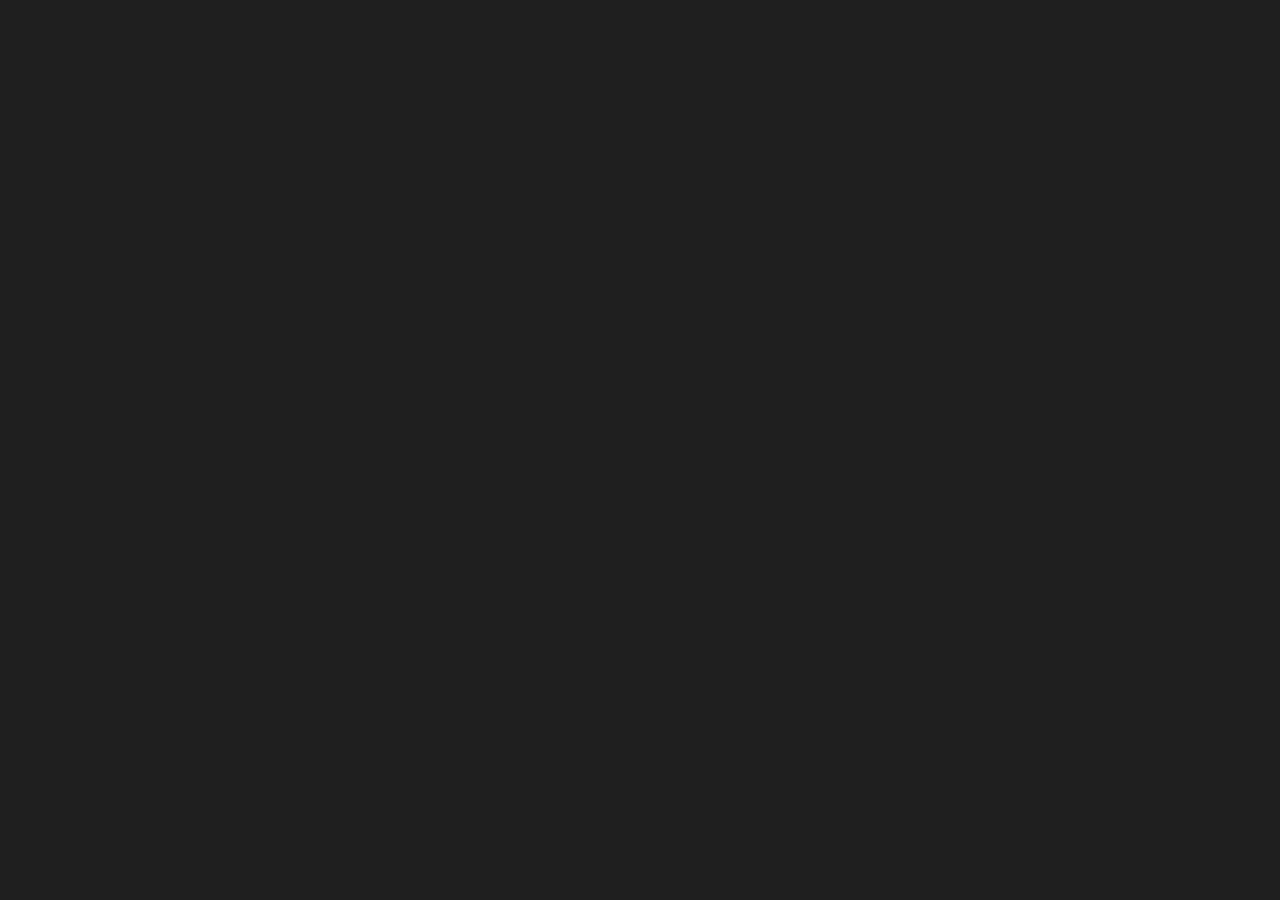
==== index.html @ 7c08b119 "Add files via upload" ====
<!DOCTYPE html>
<html lang="ko">
<head>
    <meta charset="UTF-8">
    <meta name="viewport" content="width=device-width, initial-scale=1.0">
    <title>Simple 3D Game</title>
    <link rel="stylesheet" href="styles.css">
</head>
<body>
    <script src="https://cdnjs.cloudflare.com/ajax/libs/three.js/r128/three.min.js"></script>
    <script src="app.js"></script>
</body>
</html>
---- styles.css ----
body {
    margin: 0;
    overflow: hidden;
    background-color: #202020;
}
canvas {
    display: block;
}
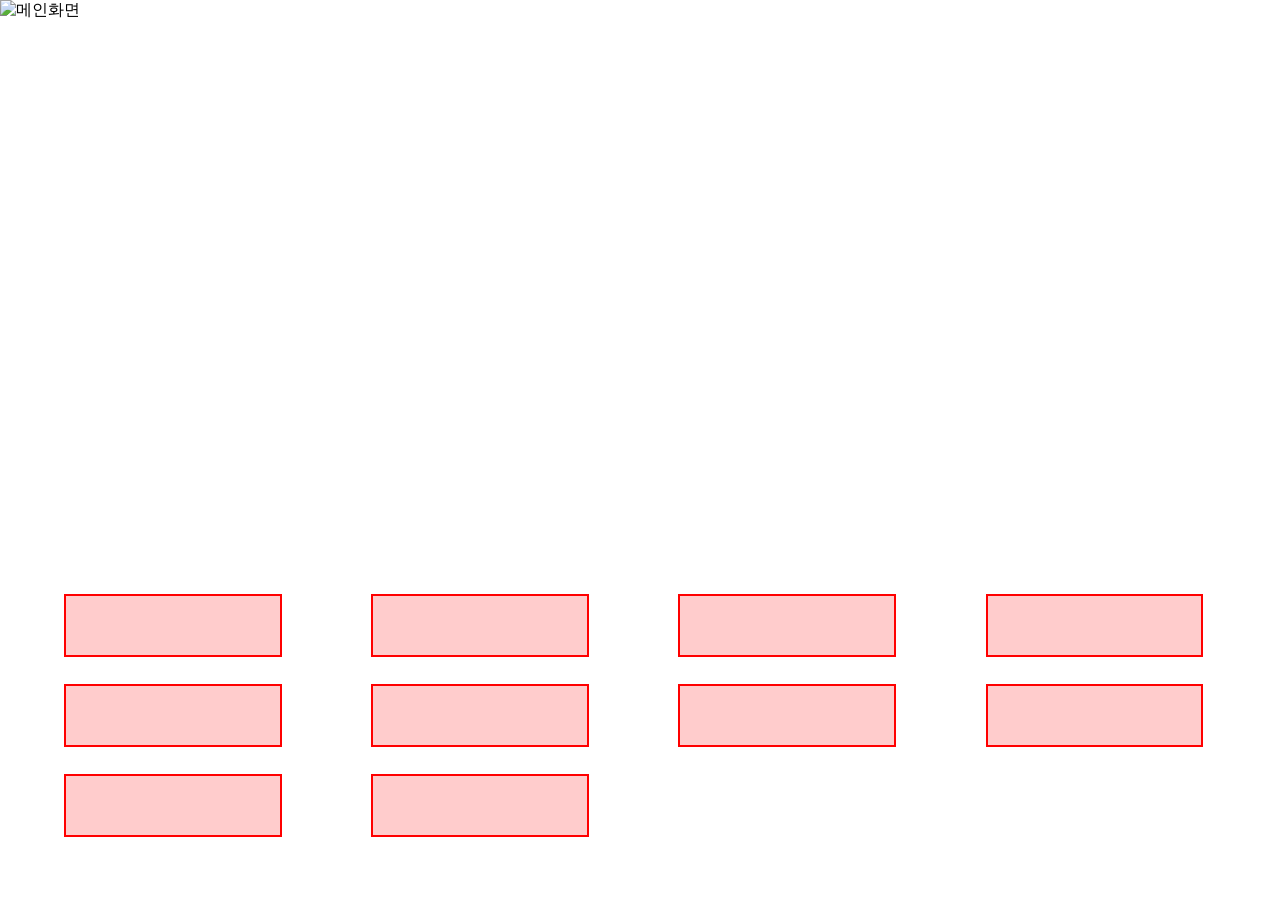
==== commit 7190fc05: "Add files via upload" ====
--- a/index.html
+++ b/index.html
@@ -1,13 +1,55 @@
-<!DOCTYPE html>
-<html lang="ko">
-<head>
-    <meta charset="UTF-8">
-    <meta name="viewport" content="width=device-width, initial-scale=1.0">
-    <title>Simple 3D Game</title>
-    <link rel="stylesheet" href="styles.css">
-</head>
-<body>
-    <script src="https://cdnjs.cloudflare.com/ajax/libs/three.js/r128/three.min.js"></script>
-    <script src="app.js"></script>
-</body>
-</html>
+<!DOCTYPE html>
+<html lang="ko">
+
+<head>
+    <meta charset="UTF-8">
+    <meta name="viewport" content="width=device-width, initial-scale=1.0">
+    <title>병원 앱</title>
+
+    <link rel="stylesheet" href="style.css">
+</head>
+
+<body>
+
+    <div id="app">
+
+        <!-- 배경 이미지 -->
+        <img id="screen" src="images/main.png" alt="메인화면">
+
+        <!-- 정형외과 -->
+        <button class="btn ortho" data-link="hospital.html"></button>
+
+        <!-- 영유아검진 -->
+        <button class="btn baby" data-link="hospital.html"></button>
+
+        <!-- 소아과 -->
+        <button class="btn child" data-link="hospital.html"></button>
+
+        <!-- 이비인후과 -->
+        <button class="btn ent" data-link="hospital.html"></button>
+
+        <!-- 내과 -->
+        <button class="btn internal" data-link="hospital.html"></button>
+
+        <!-- 산부인과 -->
+        <button class="btn women" data-link="hospital.html"></button>
+
+        <!-- 정신과 -->
+        <button class="btn mental" data-link="hospital.html"></button>
+
+        <!-- 피부과 -->
+        <button class="btn skin" data-link="hospital.html"></button>
+
+        <!-- 진료기록 -->
+        <button class="btn record" data-link="hospital.html"></button>
+
+        <!-- 마이페이지 -->
+        <button class="btn mypage" data-link="hospital.html"></button>
+
+    </div>
+
+    <script src="app.js"></script>
+
+</body>
+
+</html>
--- a/style.css
+++ b/style.css
@@ -0,0 +1,148 @@
+* {
+    margin: 0;
+    padding: 0;
+    box-sizing: border-box;
+}
+
+html,
+body {
+    width: 100%;
+    height: 100%;
+
+    overflow-x: hidden;
+}
+
+/* 전체 앱 */
+
+#app {
+    position: relative;
+
+    width: 100vw;
+    height: 100vh;
+
+    overflow: hidden;
+}
+
+/* 배경 이미지 */
+
+#screen {
+    width: 100%;
+    height: 100%;
+
+    object-fit: contain;
+
+    display: block;
+}
+
+/* 공통 버튼 */
+
+.btn {
+    position: absolute;
+
+    background: rgba(255, 0, 0, 0.2);
+    border: 2px solid red;
+
+    cursor: pointer;
+}
+
+/* ---------------- */
+/* 첫 줄 */
+/* ---------------- */
+
+/* 정형외과 */
+.ortho {
+    left: 5%;
+    top: 66%;
+
+    width: 17%;
+    height: 7%;
+}
+
+/* 영유아검진 */
+.baby {
+    left: 29%;
+    top: 66%;
+
+    width: 17%;
+    height: 7%;
+}
+
+/* 소아과 */
+.child {
+    left: 53%;
+    top: 66%;
+
+    width: 17%;
+    height: 7%;
+}
+
+/* 이비인후과 */
+.ent {
+    left: 77%;
+    top: 66%;
+
+    width: 17%;
+    height: 7%;
+}
+
+/* ---------------- */
+/* 둘째 줄 */
+/* ---------------- */
+
+/* 내과 */
+.internal {
+    left: 5%;
+    top: 76%;
+
+    width: 17%;
+    height: 7%;
+}
+
+/* 산부인과 */
+.women {
+    left: 29%;
+    top: 76%;
+
+    width: 17%;
+    height: 7%;
+}
+
+/* 정신과 */
+.mental {
+    left: 53%;
+    top: 76%;
+
+    width: 17%;
+    height: 7%;
+}
+
+/* 피부과 */
+.skin {
+    left: 77%;
+    top: 76%;
+
+    width: 17%;
+    height: 7%;
+}
+
+/* ---------------- */
+/* 하단 버튼 */
+/* ---------------- */
+
+/* 진료기록 */
+.record {
+    left: 5%;
+    top: 86%;
+
+    width: 17%;
+    height: 7%;
+}
+
+/* 마이페이지 */
+.mypage {
+    left: 29%;
+    top: 86%;
+
+    width: 17%;
+    height: 7%;
+}
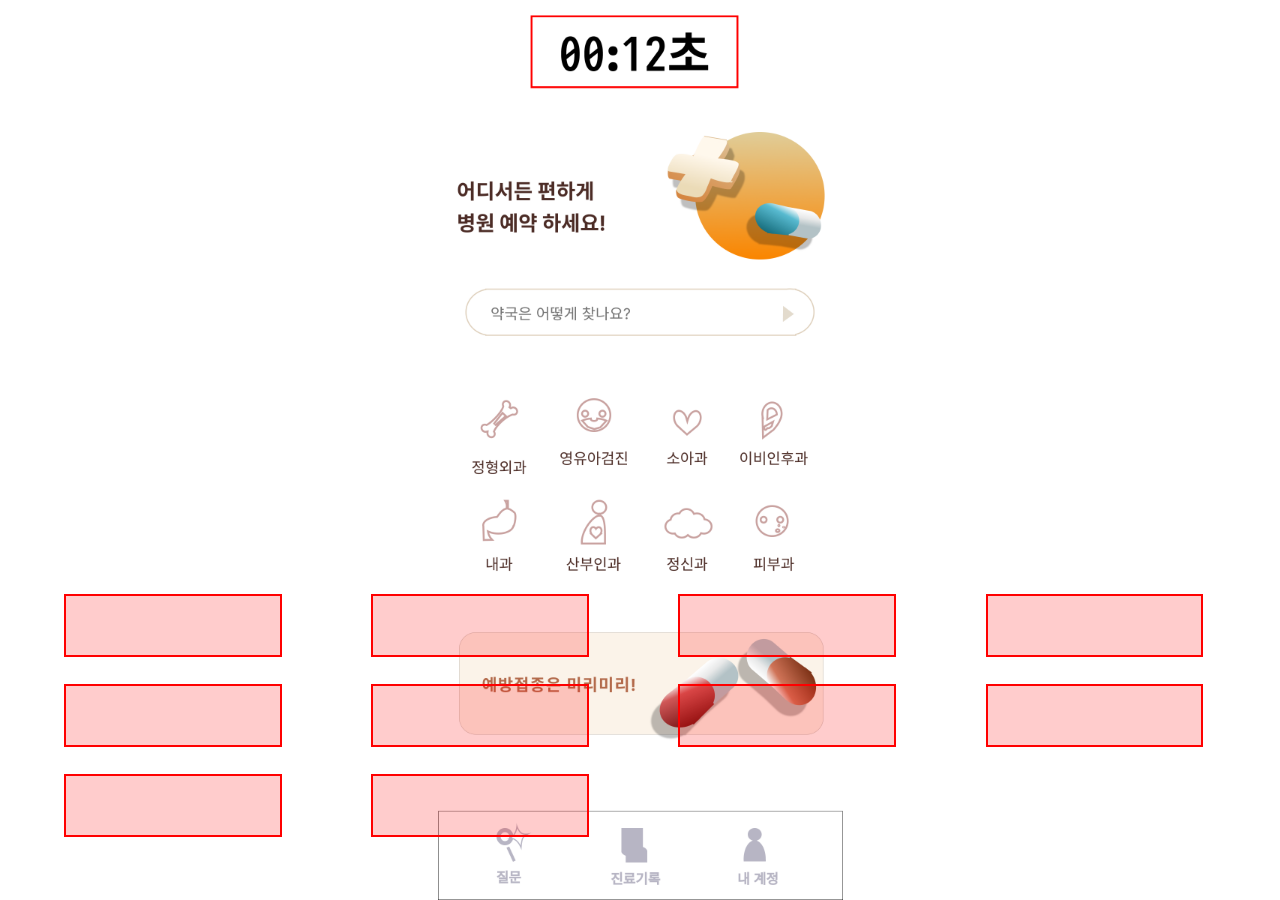
==== commit 0c1f9c21: "Add files via upload" ====
--- a/index.html
+++ b/index.html
@@ -5,51 +5,86 @@
     <meta charset="UTF-8">
     <meta name="viewport" content="width=device-width, initial-scale=1.0">
     <title>병원 앱</title>
-
     <link rel="stylesheet" href="style.css">
 </head>
 
 <body>
-
     <div id="app">
 
-        <!-- 배경 이미지 -->
-        <img id="screen" src="images/main.png" alt="메인화면">
+        <div id="mainPage" class="page active">
+            <img class="screen" src="Frame2.png" alt="메인화면">
+            <button class="btn ortho" data-target="hospitalPage"></button>
+            <button class="btn baby" data-target="hospitalPage"></button>
+            <button class="btn child" data-target="hospitalPage"></button>
+            <button class="btn ent" data-target="hospitalPage"></button>
+            <button class="btn internal" data-target="hospitalPage"></button>
+            <button class="btn women" data-target="hospitalPage"></button>
+            <button class="btn mental" data-target="hospitalPage"></button>
+            <button class="btn skin" data-target="hospitalPage"></button>
+            <button class="btn record" data-target="hospitalPage"></button>
+            <button class="btn mypage" data-target="hospitalPage"></button>
+        </div>
 
-        <!-- 정형외과 -->
-        <button class="btn ortho" data-link="hospital.html"></button>
+        <div id="hospitalPage" class="page">
+            <img class="screen" src="images/hospital.png" alt="병원선택화면">
+            <button class="btn ortho" data-target="informationPage"></button>
+            <button class="btn baby" data-target="informationPage"></button>
+            <button class="btn child" data-target="informationPage"></button>
+            <button class="btn ent" data-target="informationPage"></button>
+        </div>
 
-        <!-- 영유아검진 -->
-        <button class="btn baby" data-link="hospital.html"></button>
+        <div id="informationPage" class="page">
+            <img class="screen" src="images/information.png" alt="정보화면">
+            <button class="btn res" data-target="dayPage"></button>
+        </div>
 
-        <!-- 소아과 -->
-        <button class="btn child" data-link="hospital.html"></button>
+        <div id="dayPage" class="page">
+            <img class="screen" src="images/information.png" alt="날짜선택화면">
+            <input type="text" id="dateInput1" placeholder="2026">
+            <input type="text" id="dateInput2" placeholder="06">
+            <input type="text" id="dateInput3" placeholder="08">
+        </div>
 
-        <!-- 이비인후과 -->
-        <button class="btn ent" data-link="hospital.html"></button>
+        <div id="timePage" class="page">
+            <img class="screen" src="images/time.png" alt="시간선택화면">
+            <button class="btn time" data-target="inventoryPage"></button>
+            <button class="btn time2" data-target="inventoryPage"></button>
+            <button class="btn time3" data-target="inventoryPage"></button>
+            <button class="btn time4" data-target="inventoryPage"></button>
+            <button class="btn time5" data-target="inventoryPage"></button>
+            <button class="btn time6" data-target="inventoryPage"></button>
+            <button class="btn time7" data-target="inventoryPage"></button>
+            <button class="btn time8" data-target="inventoryPage"></button>
+            <button class="btn time9" data-target="inventoryPage"></button>
+            <button class="btn time10" data-target="inventoryPage"></button>
+        </div>
 
-        <!-- 내과 -->
-        <button class="btn internal" data-link="hospital.html"></button>
+        <div id="inventoryPage" class="page">
+            <img class="screen" src="images/time.png" alt="인벤토리화면">
+            <button class="btn inventory" data-target="inputPage"></button>
+            <button class="btn inventory2" data-target="inputPage"></button>
+            <button class="btn inventory3" data-target="inputPage"></button>
+            <button class="btn inventory4" data-target="inputPage"></button>
+            <button class="btn inventory5" data-target="inputPage"></button>
+            <button class="btn inventory6" data-target="inputPage"></button>
+            <button class="btn inventory7" data-target="inputPage"></button>
+        </div>
 
-        <!-- 산부인과 -->
-        <button class="btn women" data-link="hospital.html"></button>
+        <div id="inputPage" class="page">
+            <img class="screen" src="images/time.png" alt="입력화면">
+            <textarea id="message" readonly></textarea>
+            <button id="complete">입력</button>
+            <button class="btn complete" data-target="mapPage"></button>
+        </div>
 
-        <!-- 정신과 -->
-        <button class="btn mental" data-link="hospital.html"></button>
+        <div id="mapPage" class="page">
+            <img class="screen" src="images/map.png" alt="지도화면">
 
-        <!-- 피부과 -->
-        <button class="btn skin" data-link="hospital.html"></button>
-
-        <!-- 진료기록 -->
-        <button class="btn record" data-link="hospital.html"></button>
-
-        <!-- 마이페이지 -->
-        <button class="btn mypage" data-link="hospital.html"></button>
+            <button class="btn map-complete" data-target="mainPage"></button>
+        </div>
 
     </div>
-
     <script src="app.js"></script>
-
 </body>
 
 </html>
--- a/style.css
+++ b/style.css
@@ -8,141 +8,361 @@
 body {
     width: 100%;
     height: 100%;
-
-    overflow-x: hidden;
-}
-
-/* 전체 앱 */
+    overflow: hidden;
+    background-color: #ffffff;
+}
 
 #app {
     position: relative;
-
     width: 100vw;
     height: 100vh;
-
     overflow: hidden;
 }
 
-/* 배경 이미지 */
-
-#screen {
+/* 모든 페이지 공통 제어 */
+.page {
+    position: absolute;
+    width: 100vw;
+    height: 100vh;
+    top: 0;
+    left: 0;
+    display: none;
+}
+
+/* 활성화 상태 강제 처리 */
+.page.active {
+    display: block;
+    z-index: 5;
+}
+
+.screen {
     width: 100%;
     height: 100%;
-
     object-fit: contain;
-
     display: block;
 }
 
-/* 공통 버튼 */
+#hospitalPage .screen {
+    object-fit: cover;
+}
 
 .btn {
     position: absolute;
-
     background: rgba(255, 0, 0, 0.2);
     border: 2px solid red;
-
     cursor: pointer;
-}
-
-/* ---------------- */
-/* 첫 줄 */
-/* ---------------- */
-
-/* 정형외과 */
-.ortho {
+    z-index: 10;
+}
+
+/* 1. 메인 페이지 버튼 */
+#mainPage .ortho {
     left: 5%;
     top: 66%;
-
-    width: 17%;
-    height: 7%;
-}
-
-/* 영유아검진 */
-.baby {
+    width: 17%;
+    height: 7%;
+}
+
+#mainPage .baby {
     left: 29%;
     top: 66%;
-
-    width: 17%;
-    height: 7%;
-}
-
-/* 소아과 */
-.child {
+    width: 17%;
+    height: 7%;
+}
+
+#mainPage .child {
     left: 53%;
     top: 66%;
-
-    width: 17%;
-    height: 7%;
-}
-
-/* 이비인후과 */
-.ent {
+    width: 17%;
+    height: 7%;
+}
+
+#mainPage .ent {
     left: 77%;
     top: 66%;
-
-    width: 17%;
-    height: 7%;
-}
-
-/* ---------------- */
-/* 둘째 줄 */
-/* ---------------- */
-
-/* 내과 */
-.internal {
+    width: 17%;
+    height: 7%;
+}
+
+#mainPage .internal {
     left: 5%;
     top: 76%;
-
-    width: 17%;
-    height: 7%;
-}
-
-/* 산부인과 */
-.women {
+    width: 17%;
+    height: 7%;
+}
+
+#mainPage .women {
     left: 29%;
     top: 76%;
-
-    width: 17%;
-    height: 7%;
-}
-
-/* 정신과 */
-.mental {
+    width: 17%;
+    height: 7%;
+}
+
+#mainPage .mental {
     left: 53%;
     top: 76%;
-
-    width: 17%;
-    height: 7%;
-}
-
-/* 피부과 */
-.skin {
+    width: 17%;
+    height: 7%;
+}
+
+#mainPage .skin {
     left: 77%;
     top: 76%;
-
-    width: 17%;
-    height: 7%;
-}
-
-/* ---------------- */
-/* 하단 버튼 */
-/* ---------------- */
-
-/* 진료기록 */
-.record {
+    width: 17%;
+    height: 7%;
+}
+
+#mainPage .record {
     left: 5%;
     top: 86%;
-
-    width: 17%;
-    height: 7%;
-}
-
-/* 마이페이지 */
-.mypage {
+    width: 17%;
+    height: 7%;
+}
+
+#mainPage .mypage {
     left: 29%;
     top: 86%;
-
-    width: 17%;
-    height: 7%;
+    width: 17%;
+    height: 7%;
+}
+
+/* 2. 병원 페이지 버튼 */
+#hospitalPage .ortho {
+    left: 0%;
+    top: 40%;
+    width: 100%;
+    height: 15%;
+}
+
+#hospitalPage .baby {
+    left: 0%;
+    top: 55%;
+    width: 100%;
+    height: 15%;
+}
+
+#hospitalPage .child {
+    left: 0%;
+    top: 70%;
+    width: 100%;
+    height: 15%;
+}
+
+#hospitalPage .ent {
+    left: 0%;
+    top: 85%;
+    width: 100%;
+    height: 15%;
+}
+
+/* 3. 정보 페이지 버튼 */
+#informationPage .res {
+    left: 10%;
+    top: 80%;
+    width: 80%;
+    height: 10%;
+}
+
+/* 4. 날짜 페이지 인풋 관련 */
+#dateInput1,
+#dateInput2,
+#dateInput3 {
+    position: absolute;
+    height: 103px;
+    padding: 10px;
+    background: #f2f3f7;
+    border: 2px solid rgba(0, 0, 0, 0.3);
+    border-radius: 35px;
+    outline: none;
+    text-align: center;
+    font-size: 55px;
+    z-index: 999;
+}
+
+#dateInput1 {
+    color: rgb(148, 120, 118);
+    left: 11%;
+    top: 29%;
+    width: 280px;
+}
+
+#dateInput2 {
+    color: #947876;
+    left: 45%;
+    top: 29%;
+    width: 180px;
+}
+
+#dateInput3 {
+    color: #947876;
+    left: 70%;
+    top: 29%;
+    width: 180px;
+}
+
+/* 5. 타임 페이지 버튼 */
+#timePage .time {
+    left: 10%;
+    top: 29%;
+    width: 23%;
+    height: 7%;
+}
+
+#timePage .time2 {
+    left: 36%;
+    top: 29%;
+    width: 23%;
+    height: 7%;
+}
+
+#timePage .time3 {
+    left: 62%;
+    top: 29%;
+    width: 23%;
+    height: 7%;
+}
+
+#timePage .time4 {
+    left: 10%;
+    top: 37%;
+    width: 23%;
+    height: 7%;
+}
+
+#timePage .time5 {
+    left: 10%;
+    top: 46%;
+    width: 23%;
+    height: 7%;
+}
+
+#timePage .time6 {
+    left: 36%;
+    top: 46%;
+    width: 23%;
+    height: 7%;
+}
+
+#timePage .time7 {
+    left: 62%;
+    top: 46%;
+    width: 23%;
+    height: 7%;
+}
+
+#timePage .time8 {
+    left: 10%;
+    top: 54%;
+    width: 23%;
+    height: 7%;
+}
+
+#timePage .time9 {
+    left: 36%;
+    top: 54%;
+    width: 23%;
+    height: 7%;
+}
+
+#timePage .time10 {
+    left: 62%;
+    top: 54%;
+    width: 23%;
+    height: 7%;
+}
+
+/* 6. 인벤토리 페이지 버튼 */
+#inventoryPage .inventory {
+    left: 10%;
+    top: 29%;
+    width: 23%;
+    height: 7%;
+}
+
+#inventoryPage .inventory2 {
+    left: 36%;
+    top: 29%;
+    width: 23%;
+    height: 7%;
+}
+
+#inventoryPage .inventory3 {
+    left: 62%;
+    top: 29%;
+    width: 23%;
+    height: 7%;
+}
+
+#inventoryPage .inventory4 {
+    left: 10%;
+    top: 37%;
+    width: 23%;
+    height: 7%;
+}
+
+#inventoryPage .inventory5 {
+    left: 10%;
+    top: 45%;
+    width: 23%;
+    height: 7%;
+}
+
+#inventoryPage .inventory6 {
+    left: 36%;
+    top: 37%;
+    width: 23%;
+    height: 7%;
+}
+
+#inventoryPage .inventory7 {
+    left: 62%;
+    top: 37%;
+    width: 23%;
+    height: 7%;
+}
+
+/* 7. 입력 페이지 요소 */
+#inputPage #message {
+    position: absolute;
+    left: 10%;
+    top: 29%;
+    width: 80%;
+    height: 30%;
+    padding: 13px;
+    font-size: 40px;
+    color: rgb(0, 0, 0);
+    background: #f2f3f7;
+    border: 2px solid rgba(0, 0, 0, 0.2);
+    border-radius: 40px;
+    outline: none;
+    resize: none;
+    z-index: 999;
+}
+
+#inputPage #complete {
+    position: absolute;
+    left: 8%;
+    top: 65%;
+    width: 85%;
+    height: 10%;
+    font-size: 30px;
+    cursor: pointer;
+    z-index: 1000;
+}
+
+#inputPage .complete {
+    left: 8%;
+    top: 85%;
+    width: 85%;
+    height: 10%;
+}
+
+/* ========================================== */
+/* 8. 지도 페이지 버튼 배치 격리 (요청 디자인 이식) */
+/* ========================================== */
+/* 💥 간섭 차단을 위해 클래스명을 명확하게 스코프로 묶어 반영함 */
+#mapPage .map-complete {
+    left: 8%;
+    top: 85%;
+    width: 85%;
+    height: 10%;
 }
